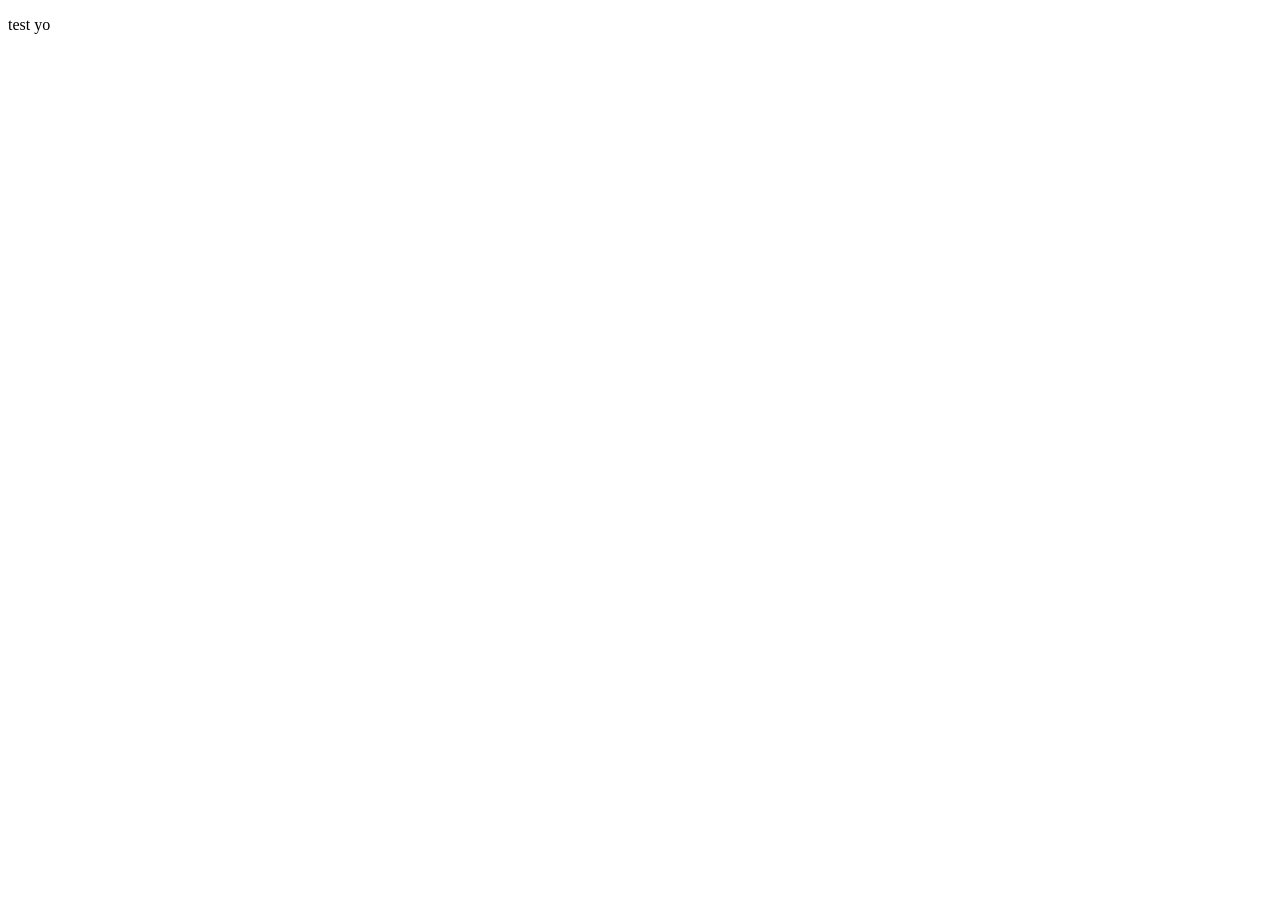
==== index.html @ 61331eb8 "add initial files" ====
<!DOCTYPE html>
<html lang="en">
<head>
    <meta charset="UTF-8">
    <meta name="viewport" content="width=device-width, initial-scale=1.0">
    <title>Document</title>
    <link rel="stylesheet" href="style.css">
</head>
<body>
    <p>test yo</p>
</body>
</html>
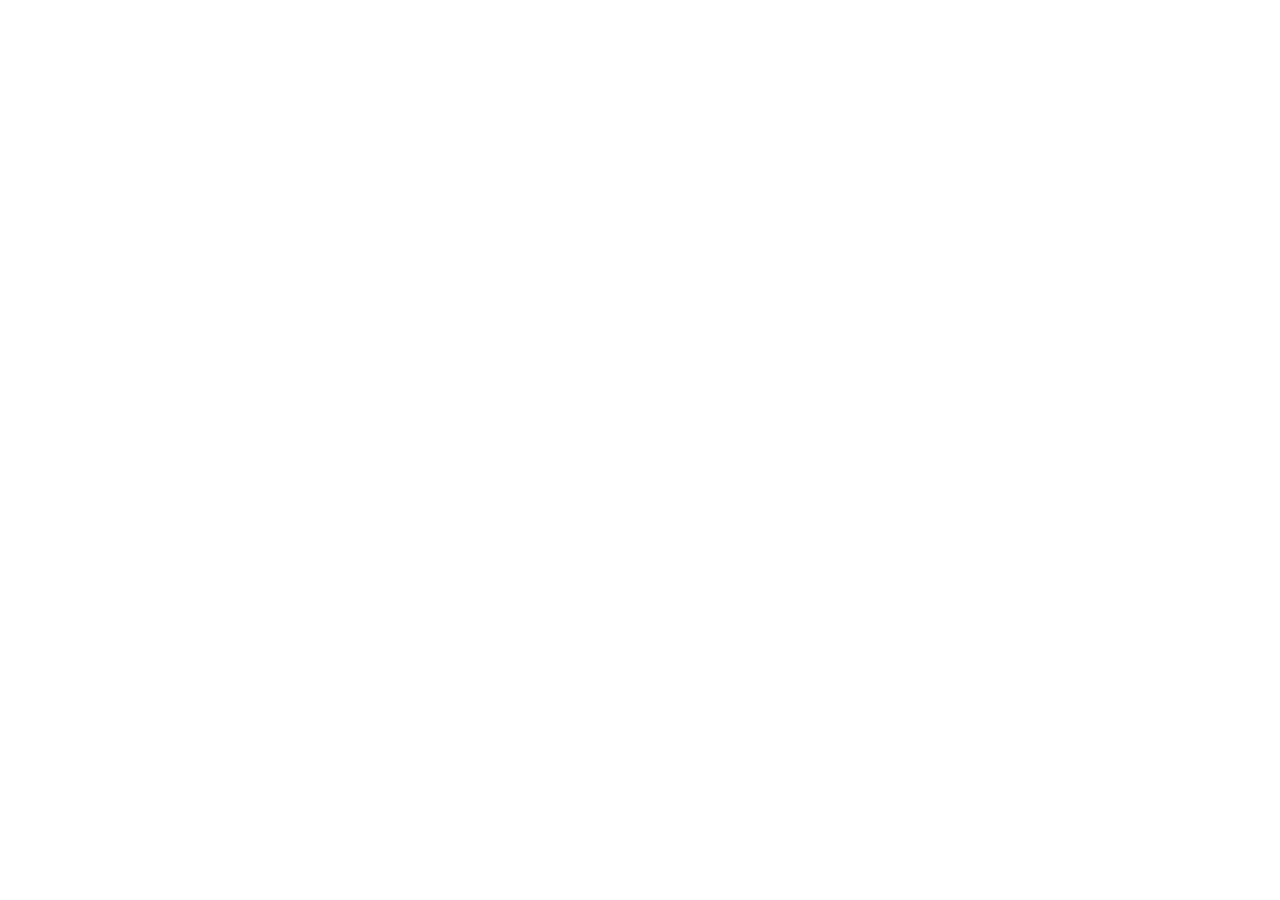
==== commit f52e0562: "initial files created" ====
--- a/index.html
+++ b/index.html
@@ -7,6 +7,7 @@
     <link rel="stylesheet" href="style.css">
 </head>
 <body>
-    <p>test yo</p>
+
+<script src="script.js"></script>
 </body>
 </html>
--- a/style.css
+++ b/style.css
@@ -0,0 +1,6 @@
+* {
+    margin: 0;
+    padding: 0;
+    box-sizing: border-box;
+}
+
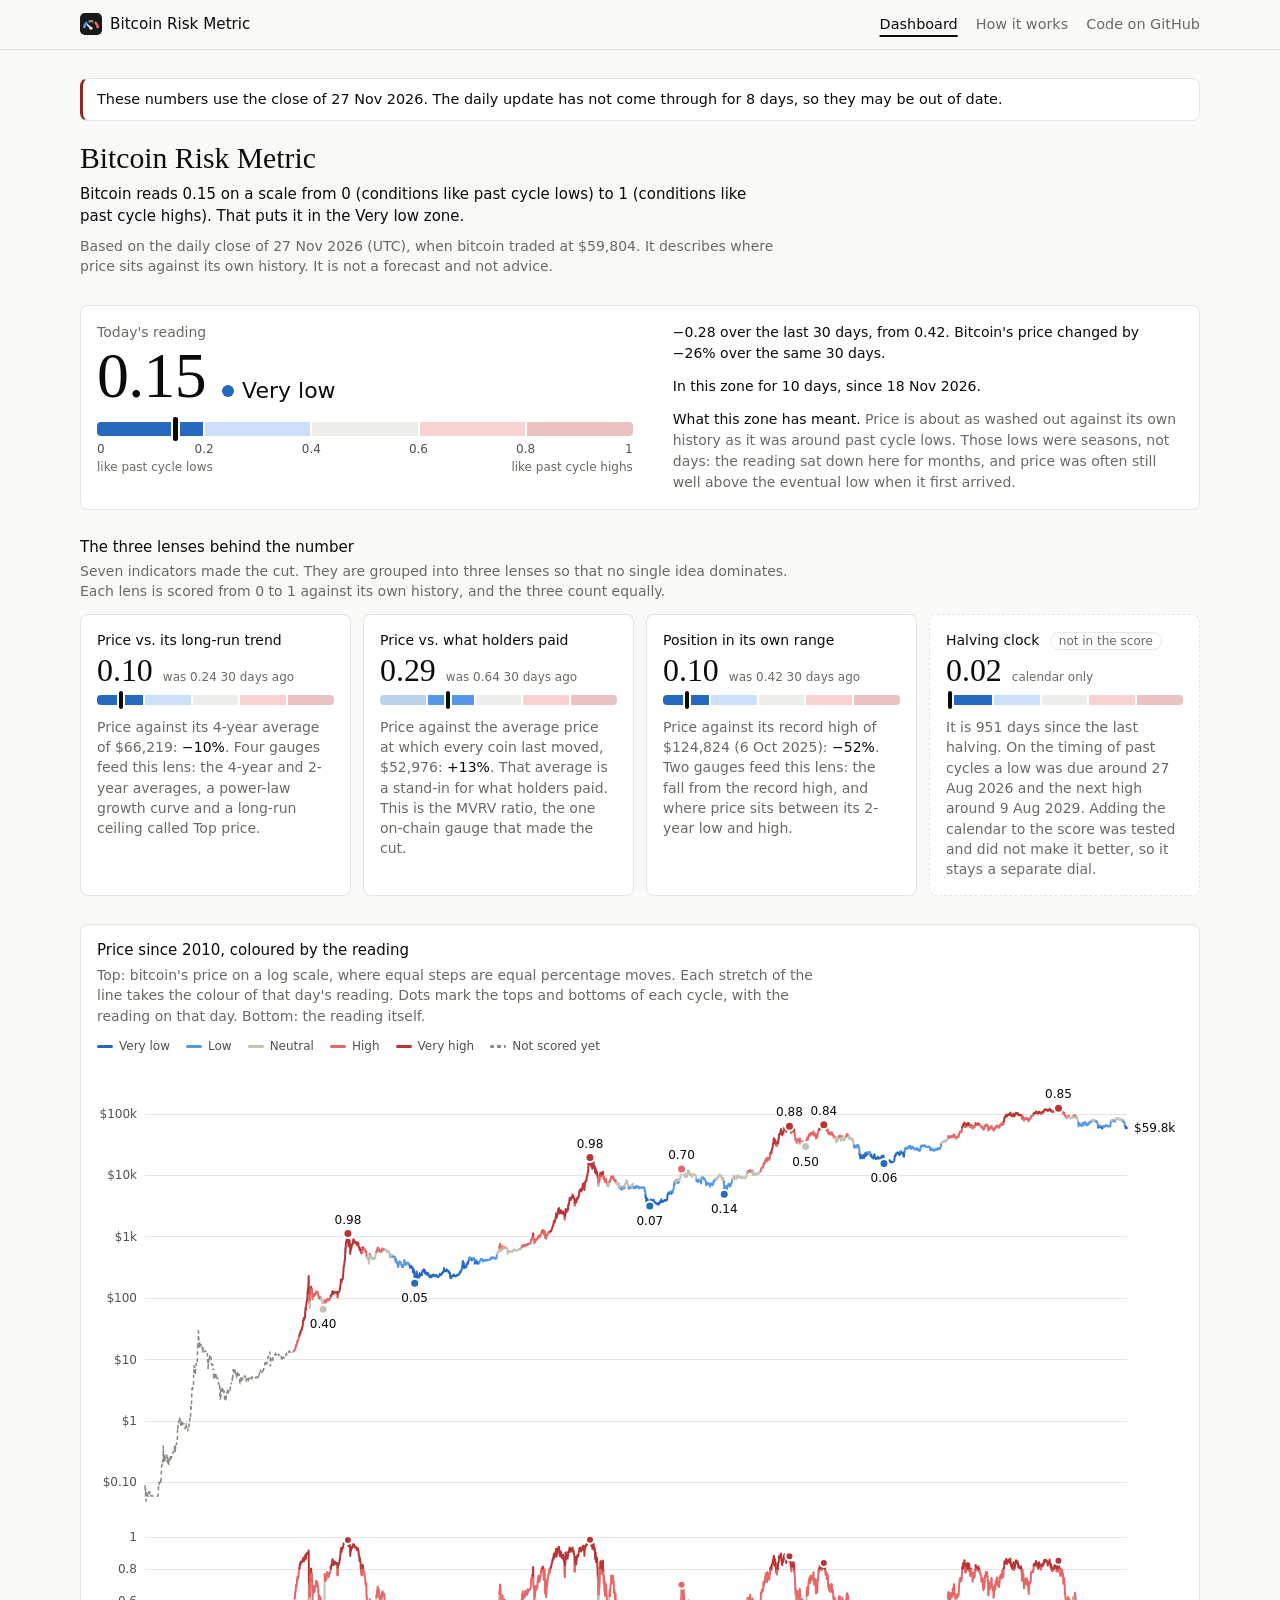
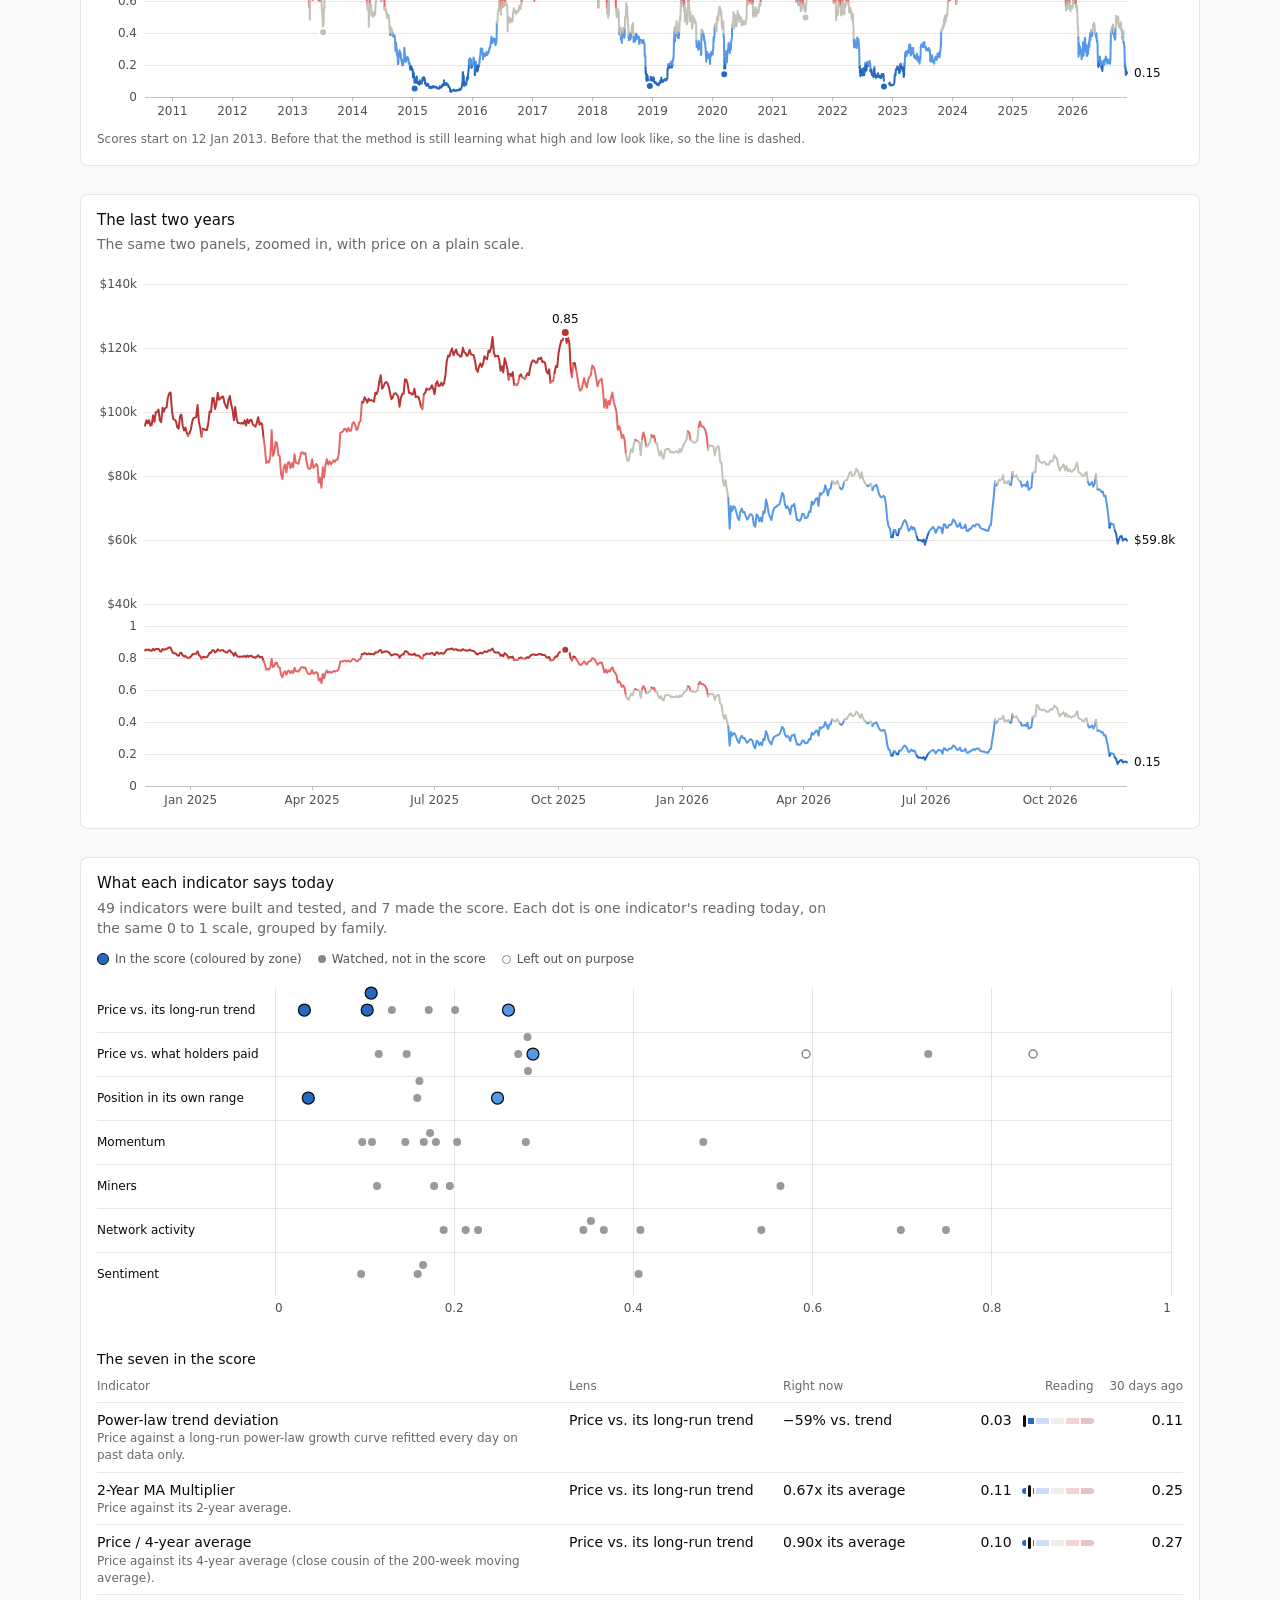
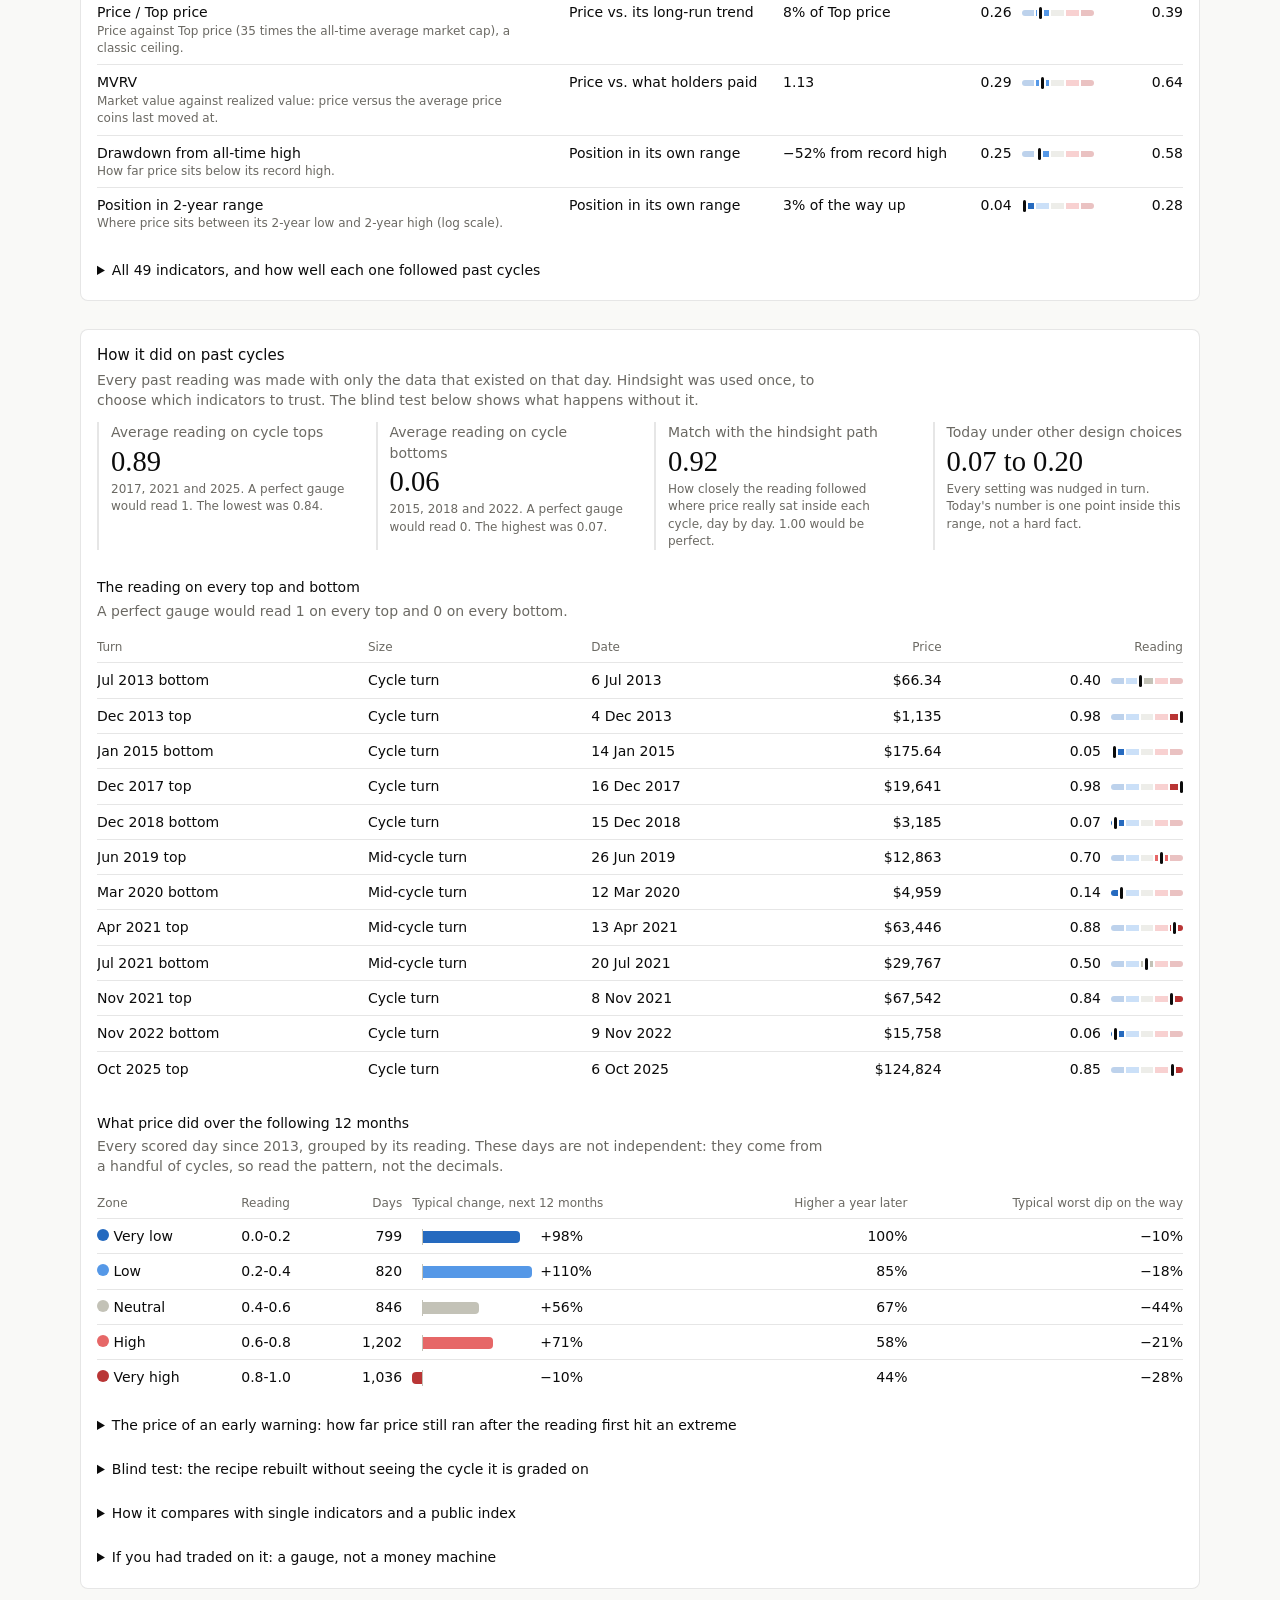
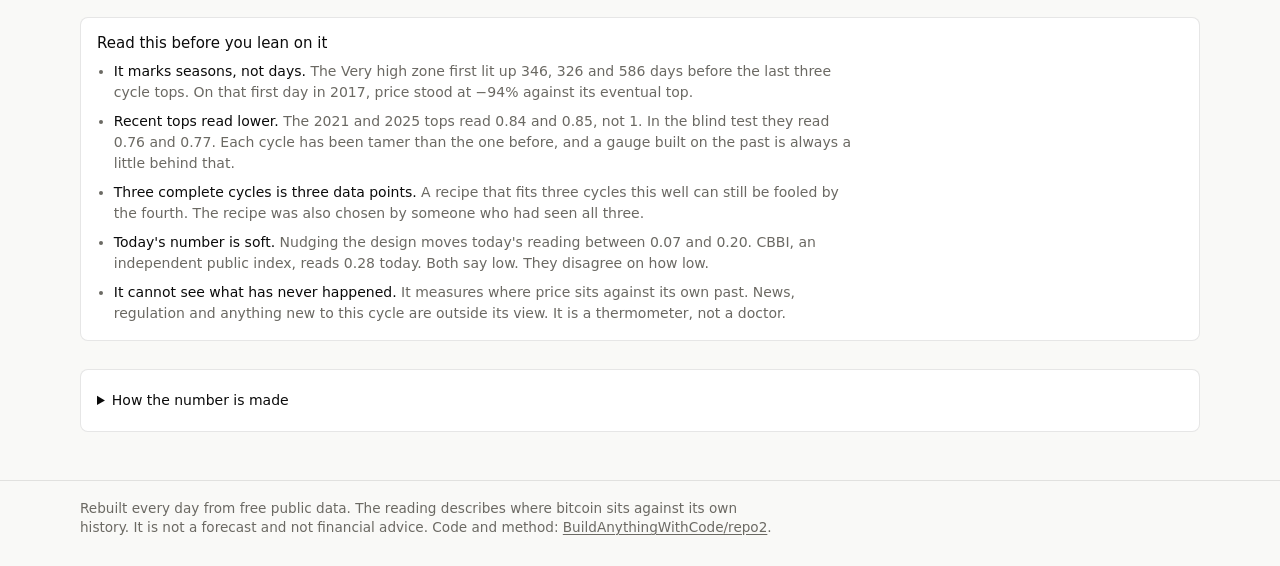
==== commit 38424eb6: "Website for data through 2026-11-27" ====
--- a/index.html
+++ b/index.html
@@ -1,13 +1,449 @@
-<!DOCTYPE html>
-<html lang="en">
+<!doctype html>
+<html lang="en" class="cds-root" data-v="202611281417">
 <head>
-    <meta charset="UTF-8">
-    <meta name="viewport" content="width=device-width, initial-scale=1.0">
-    <title>Document</title>
-    <link rel="stylesheet" href="style.css">
+<meta charset="utf-8">
+<meta name="viewport" content="width=device-width, initial-scale=1">
+<title>Bitcoin Risk Metric</title>
+<meta name="description" content="Today&#x27;s reading is 0.15, in the Very low zone, on data through 27 Nov 2026. One number from 0 to 1 for where bitcoin sits in its market cycle, rebuilt every day from free public data.">
+<meta name="color-scheme" content="light dark">
+<meta name="theme-color" media="(prefers-color-scheme: light)" content="#f9f9f7">
+<meta name="theme-color" media="(prefers-color-scheme: dark)" content="#0b0b0b">
+<meta property="og:type" content="website">
+<meta property="og:site_name" content="Bitcoin Risk Metric">
+<meta property="og:title" content="Bitcoin Risk Metric">
+<meta property="og:description" content="Today&#x27;s reading is 0.15, in the Very low zone, on data through 27 Nov 2026. One number from 0 to 1 for where bitcoin sits in its market cycle, rebuilt every day from free public data.">
+<meta property="og:url" content="https://buildanythingwithcode.github.io/repo2/">
+<meta name="twitter:card" content="summary">
+<link rel="canonical" href="https://buildanythingwithcode.github.io/repo2/">
+<link rel="icon" type="image/svg+xml" href="favicon.svg?v=f50961d3b9">
+<link rel="stylesheet" href="theme.css?v=285fd4b9c5">
+<link rel="stylesheet" href="style.css?v=f066ebd061">
 </head>
 <body>
-
-<script src="script.js"></script>
+<a class="site-skip" href="#main">Skip to content</a>
+<header class="site-nav">
+  <div class="site-nav-inner">
+    <a class="site-brand" href="./"><img src="favicon.svg?v=f50961d3b9" alt="" width="22" height="22">Bitcoin Risk Metric</a>
+    <nav class="site-links" aria-label="Site">
+      <a href="./" aria-current="page">Dashboard</a>
+      <a href="how-it-works.html">How it works</a>
+      <a href="https://github.com/BuildAnythingWithCode/repo2">Code on GitHub</a>
+    </nav>
+  </div>
+</header>
+<main id="main" class="site-main">
+<p class="site-stale" id="site-stale" role="status" hidden></p>
+<div class="brm">
+
+  <header class="brm-head">
+    <h1 class="brm-title" id="title">Bitcoin Risk Metric</h1>
+    <p class="brm-lede" id="takeaway">
+      Bitcoin reads
+      <b class="dash-skeleton" data-draw="val" data-fmt="risk" data-source="today" data-field="risk" data-row="0">—</b>
+      on a scale from 0 (conditions like past cycle lows) to 1 (conditions like past cycle highs). That puts it in the
+      <b class="dash-skeleton" data-draw="val" data-fmt="text" data-source="today" data-field="zone" data-row="0">—</b>
+      zone.
+    </p>
+    <p class="brm-asof">
+      Based on the daily close of
+      <span class="dash-skeleton" data-draw="val" data-fmt="date" data-source="today" data-field="date" data-row="0">—</span>
+      (UTC), when bitcoin traded at
+      <span class="dash-skeleton" data-draw="val" data-fmt="usd" data-source="today" data-field="price" data-row="0">—</span>.
+      It describes where price sits against its own history. It is not a forecast and not advice.
+    </p>
+  </header>
+
+  <section class="brm-card brm-hero" id="today" aria-labelledby="today-h">
+    <div class="brm-hero-main">
+      <h2 class="brm-eyebrow" id="today-h">Today's reading</h2>
+      <div class="brm-hero-fig">
+        <span class="brm-hero-num dash-skeleton" data-draw="val" data-fmt="risk" data-source="today" data-field="risk" data-row="0">—</span>
+        <span class="brm-hero-zone">
+          <i class="brm-dot" data-draw="zone-dot" data-source="today" data-f="zone_index"></i>
+          <span class="dash-skeleton" data-draw="val" data-fmt="text" data-source="today" data-field="zone" data-row="0">—</span>
+        </span>
+      </div>
+      <div class="brm-meter brm-meter-lg dash-skeleton" data-draw="meter" data-ticks data-source="today" data-f="risk" role="img" aria-label="Where today's reading sits on the scale from 0 to 1"></div>
+      <div class="brm-scale-ends" aria-hidden="true">
+        <span>like past cycle lows</span>
+        <span>like past cycle highs</span>
+      </div>
+    </div>
+    <div class="brm-hero-side">
+      <p class="brm-change">
+        <b class="dash-skeleton" data-draw="val" data-fmt="signed" data-source="today" data-field="risk_change_30d" data-row="0">—</b>
+        over the last 30 days, from
+        <span class="dash-skeleton" data-draw="val" data-fmt="risk" data-source="today" data-field="risk_30d_ago" data-row="0">—</span>.
+        Bitcoin's price changed by
+        <b class="dash-skeleton" data-draw="val" data-fmt="pctSigned" data-source="today" data-field="price_change_30d" data-row="0">—</b>
+        over the same 30 days.
+      </p>
+      <p class="brm-change">
+        In this zone for
+        <b class="dash-skeleton" data-draw="val" data-fmt="int" data-source="today" data-field="days_in_zone" data-row="0">—</b>
+        days, since
+        <span class="dash-skeleton" data-draw="val" data-fmt="date" data-source="today" data-field="zone_since" data-row="0">—</span>.
+      </p>
+      <div class="brm-zone-notes">
+        <span data-draw="zone-pick" data-source="today" data-f="zone_index"></span>
+        <p data-zone="0" hidden><b>What this zone has meant.</b> Price is about as washed out against its own history as it was around past cycle lows. Those lows were seasons, not days: the reading sat down here for months, and price was often still well above the eventual low when it first arrived.</p>
+        <p data-zone="1" hidden><b>What this zone has meant.</b> Closer to the conditions of past lows than of past highs, without being at an extreme.</p>
+        <p data-zone="2" hidden><b>What this zone has meant.</b> Mid-range. Neither stretched nor washed out against its own history.</p>
+        <p data-zone="3" hidden><b>What this zone has meant.</b> Running warm. Closer to the conditions of past highs than of past lows, without being at an extreme.</p>
+        <p data-zone="4" hidden><b>What this zone has meant.</b> Price is about as stretched against its own history as it was around past cycle highs. In past cycles this zone lit up many months before the final high, so treat it as a warning light, not a sell-by date.</p>
+      </div>
+    </div>
+  </section>
+
+  <section class="brm-section" id="lenses" aria-labelledby="lenses-h">
+    <h2 class="brm-h2" id="lenses-h">The three lenses behind the number</h2>
+    <p class="brm-sub">Seven indicators made the cut. They are grouped into three lenses so that no single idea dominates. Each lens is scored from 0 to 1 against its own history, and the three count equally.</p>
+    <div class="brm-tiles">
+      <article class="brm-card brm-lens" id="lens-trend">
+        <h3 class="brm-h3">Price vs. its long-run trend</h3>
+        <div class="brm-lens-fig">
+          <span class="brm-lens-num dash-skeleton" data-draw="val" data-fmt="risk" data-source="today" data-field="trend" data-row="0">—</span>
+          <span class="brm-was">was <span class="dash-skeleton" data-draw="val" data-fmt="risk" data-source="today" data-field="trend_30d_ago" data-row="0">—</span> 30 days ago</span>
+        </div>
+        <div class="brm-meter dash-skeleton" data-draw="meter" data-source="today" data-f="trend" role="img" aria-label="The trend lens on the scale from 0 to 1"></div>
+        <p class="brm-note">Price against its 4-year average of
+          <span class="dash-skeleton" data-draw="val" data-fmt="usd" data-source="today" data-field="avg_4y" data-row="0">—</span>:
+          <b class="dash-skeleton" data-draw="val" data-fmt="pctSigned" data-source="today" data-field="price_vs_avg_4y" data-row="0">—</b>.
+          Four gauges feed this lens: the 4-year and 2-year averages, a power-law growth curve and a long-run ceiling called Top price.</p>
+      </article>
+      <article class="brm-card brm-lens" id="lens-onchain">
+        <h3 class="brm-h3">Price vs. what holders paid</h3>
+        <div class="brm-lens-fig">
+          <span class="brm-lens-num dash-skeleton" data-draw="val" data-fmt="risk" data-source="today" data-field="onchain" data-row="0">—</span>
+          <span class="brm-was">was <span class="dash-skeleton" data-draw="val" data-fmt="risk" data-source="today" data-field="onchain_30d_ago" data-row="0">—</span> 30 days ago</span>
+        </div>
+        <div class="brm-meter dash-skeleton" data-draw="meter" data-source="today" data-f="onchain" role="img" aria-label="The holders lens on the scale from 0 to 1"></div>
+        <p class="brm-note">Price against the average price at which every coin last moved,
+          <span class="dash-skeleton" data-draw="val" data-fmt="usd" data-source="today" data-field="realized_price" data-row="0">—</span>:
+          <b class="dash-skeleton" data-draw="val" data-fmt="pctSigned" data-source="today" data-field="price_vs_realized" data-row="0">—</b>.
+          That average is a stand-in for what holders paid. This is the MVRV ratio, the one on-chain gauge that made the cut.</p>
+      </article>
+      <article class="brm-card brm-lens" id="lens-range">
+        <h3 class="brm-h3">Position in its own range</h3>
+        <div class="brm-lens-fig">
+          <span class="brm-lens-num dash-skeleton" data-draw="val" data-fmt="risk" data-source="today" data-field="range" data-row="0">—</span>
+          <span class="brm-was">was <span class="dash-skeleton" data-draw="val" data-fmt="risk" data-source="today" data-field="range_30d_ago" data-row="0">—</span> 30 days ago</span>
+        </div>
+        <div class="brm-meter dash-skeleton" data-draw="meter" data-source="today" data-f="range" role="img" aria-label="The range lens on the scale from 0 to 1"></div>
+        <p class="brm-note">Price against its record high of
+          <span class="dash-skeleton" data-draw="val" data-fmt="usd" data-source="today" data-field="record_high" data-row="0">—</span>
+          (<span class="dash-skeleton" data-draw="val" data-fmt="date" data-source="today" data-field="record_high_date" data-row="0">—</span>):
+          <b class="dash-skeleton" data-draw="val" data-fmt="pctSigned" data-source="today" data-field="from_record_high" data-row="0">—</b>.
+          Two gauges feed this lens: the fall from the record high, and where price sits between its 2-year low and high.</p>
+      </article>
+      <article class="brm-card brm-lens brm-aside" id="halving-clock">
+        <h3 class="brm-h3">Halving clock <span class="brm-tag">not in the score</span></h3>
+        <div class="brm-lens-fig">
+          <span class="brm-lens-num dash-skeleton" data-draw="val" data-fmt="risk" data-source="today" data-field="clock" data-row="0">—</span>
+          <span class="brm-was">calendar only</span>
+        </div>
+        <div class="brm-meter dash-skeleton" data-draw="meter" data-source="today" data-f="clock" role="img" aria-label="The halving clock on the scale from 0 to 1"></div>
+        <p class="brm-note">It is
+          <span class="dash-skeleton" data-draw="val" data-fmt="int" data-source="today" data-field="days_since_halving" data-row="0">—</span>
+          days since the last halving. On the timing of past cycles a low was due around
+          <span class="dash-skeleton" data-draw="val" data-fmt="date" data-source="today" data-field="clock_expected_bottom" data-row="0">—</span>
+          and the next high around
+          <span class="dash-skeleton" data-draw="val" data-fmt="date" data-source="today" data-field="clock_next_expected_top" data-row="0">—</span>.
+          Adding the calendar to the score was tested and did not make it better, so it stays a separate dial.</p>
+      </article>
+    </div>
+  </section>
+
+  <section class="brm-card" id="history" aria-labelledby="history-h">
+    <h2 class="brm-h2" id="history-h">Price since 2010, coloured by the reading</h2>
+    <p class="brm-sub">Top: bitcoin's price on a log scale, where equal steps are equal percentage moves. Each stretch of the line takes the colour of that day's reading. Dots mark the tops and bottoms of each cycle, with the reading on that day. Bottom: the reading itself.</p>
+    <ul class="brm-legend" aria-label="Colour key">
+      <li><i class="brm-swatch brm-z0"></i><span data-zone-name="0">Very low</span></li>
+      <li><i class="brm-swatch brm-z1"></i><span data-zone-name="1">Low</span></li>
+      <li><i class="brm-swatch brm-z2"></i><span data-zone-name="2">Neutral</span></li>
+      <li><i class="brm-swatch brm-z3"></i><span data-zone-name="3">High</span></li>
+      <li><i class="brm-swatch brm-z4"></i><span data-zone-name="4">Very high</span></li>
+      <li><i class="brm-swatch brm-nz"></i><span data-zone-name="-1">Not scored yet</span></li>
+    </ul>
+    <div class="brm-block">
+      <div class="brm-chart brm-chart-tall dash-skeleton" id="history-chart" data-draw="history-chart" data-source="history turns" data-label="Bitcoin's price since 2010 on a log scale, coloured by the risk reading, with the reading itself in a second panel below"></div>
+      <p class="brm-err" hidden>This chart could not load its data. The rest of the page still works.</p>
+    </div>
+    <p class="brm-foot">Scores start on
+      <span class="dash-skeleton" data-draw="val" data-fmt="date" data-source="today" data-field="first_score" data-row="0">—</span>.
+      Before that the method is still learning what high and low look like, so the line is dashed.</p>
+  </section>
+
+  <section class="brm-card" id="recent" aria-labelledby="recent-h">
+    <h2 class="brm-h2" id="recent-h">The last two years</h2>
+    <p class="brm-sub">The same two panels, zoomed in, with price on a plain scale.</p>
+    <div class="brm-block">
+      <div class="brm-chart dash-skeleton" id="recent-chart" data-draw="recent-chart" data-source="history turns" data-label="Bitcoin's price over the last two years, coloured by the risk reading, with the reading itself in a second panel below"></div>
+      <p class="brm-err" hidden>This chart could not load its data. The rest of the page still works.</p>
+    </div>
+  </section>
+
+  <section class="brm-card" id="indicators" aria-labelledby="indicators-h">
+    <h2 class="brm-h2" id="indicators-h">What each indicator says today</h2>
+    <p class="brm-sub">
+      <span class="dash-skeleton" data-draw="val" data-fmt="int" data-source="today" data-field="indicators_tested" data-row="0">—</span>
+      indicators were built and tested, and
+      <span class="dash-skeleton" data-draw="val" data-fmt="int" data-source="today" data-field="indicators_in_score" data-row="0">—</span>
+      made the score. Each dot is one indicator's reading today, on the same 0 to 1 scale, grouped by family.</p>
+    <ul class="brm-legend" aria-label="Dot key">
+      <li><i class="brm-key brm-key-core"></i>In the score (coloured by zone)</li>
+      <li><i class="brm-key brm-key-ctx"></i>Watched, not in the score</li>
+      <li><i class="brm-key brm-key-out"></i>Left out on purpose</li>
+    </ul>
+    <div class="brm-block">
+      <div class="brm-chart brm-chart-strip dash-skeleton" id="indicator-strip" data-draw="ind-strip" data-source="indicators" data-label="Every indicator's reading today on the scale from 0 to 1, one row per family"></div>
+      <p class="brm-err" hidden>This chart could not load its data. The rest of the page still works.</p>
+    </div>
+
+    <h3 class="brm-h3 brm-gap">The seven in the score</h3>
+    <div class="brm-block">
+      <div class="brm-table-wrap">
+        <table class="brm-table" id="core-table" data-source="indicators" data-row-key="id">
+          <thead><tr>
+            <th data-field="label">Indicator</th>
+            <th data-field="family_label" class="brm-wide-only">Lens</th>
+            <th data-field="value">Right now</th>
+            <th data-field="score" class="brm-r">Reading</th>
+            <th data-field="score_30d_ago" class="brm-r brm-wide-only">30 days ago</th>
+          </tr></thead>
+          <tbody data-draw="core-rows"></tbody>
+        </table>
+      </div>
+      <p class="brm-err" hidden>This table could not load its data.</p>
+    </div>
+
+    <details class="brm-details" id="all-indicators">
+      <summary>All
+        <span class="dash-skeleton" data-draw="val" data-fmt="int" data-source="today" data-field="indicators_tested" data-row="0">—</span>
+        indicators, and how well each one followed past cycles</summary>
+      <p class="brm-sub">“Followed past cycles” is each indicator's day-by-day match with the hindsight path of every cycle up to the 2025 high: 1.00 would be a perfect match, 0 no relation, and below 0 means it ran backwards. Only indicators at 0.75 or better made the score. The blind test further down re-runs that same rule using only the data that existed before each cycle.</p>
+      <div class="brm-block">
+        <div class="brm-table-wrap">
+          <table class="brm-table" id="all-table" data-source="indicators" data-row-key="id">
+            <thead><tr>
+              <th data-field="label">Indicator</th>
+              <th data-field="family_label" class="brm-wide-only">Family</th>
+              <th data-field="role">Role</th>
+              <th data-field="score" class="brm-r">Reading</th>
+              <th data-field="skill" class="brm-r">Followed past cycles</th>
+              <th data-field="scored_since" class="brm-r brm-wide-only">Scored since</th>
+            </tr></thead>
+            <tbody data-draw="all-rows"></tbody>
+          </table>
+        </div>
+        <p class="brm-err" hidden>This table could not load its data.</p>
+      </div>
+    </details>
+  </section>
+
+  <section class="brm-card" id="track-record" aria-labelledby="track-h">
+    <h2 class="brm-h2" id="track-h">How it did on past cycles</h2>
+    <p class="brm-sub">Every past reading was made with only the data that existed on that day. Hindsight was used once, to choose which indicators to trust. The blind test below shows what happens without it.</p>
+
+    <div class="brm-tiles brm-tiles-flat">
+      <div class="brm-stat" id="grade-tops">
+        <div class="brm-stat-label">Average reading on cycle tops</div>
+        <div class="brm-stat-num dash-skeleton" data-draw="val" data-fmt="risk" data-source="grades" data-field="top_reading_mean" data-row="0">—</div>
+        <div class="brm-stat-note">2017, 2021 and 2025. A perfect gauge would read 1. The lowest was
+          <span class="dash-skeleton" data-draw="val" data-fmt="risk" data-source="grades" data-field="top_reading_lowest" data-row="0">—</span>.</div>
+      </div>
+      <div class="brm-stat" id="grade-bottoms">
+        <div class="brm-stat-label">Average reading on cycle bottoms</div>
+        <div class="brm-stat-num dash-skeleton" data-draw="val" data-fmt="risk" data-source="grades" data-field="bottom_reading_mean" data-row="0">—</div>
+        <div class="brm-stat-note">2015, 2018 and 2022. A perfect gauge would read 0. The highest was
+          <span class="dash-skeleton" data-draw="val" data-fmt="risk" data-source="grades" data-field="bottom_reading_highest" data-row="0">—</span>.</div>
+      </div>
+      <div class="brm-stat" id="grade-tracking">
+        <div class="brm-stat-label">Match with the hindsight path</div>
+        <div class="brm-stat-num dash-skeleton" data-draw="val" data-fmt="risk" data-source="grades" data-field="tracking" data-row="0">—</div>
+        <div class="brm-stat-note">How closely the reading followed where price really sat inside each cycle, day by day. 1.00 would be perfect.</div>
+      </div>
+      <div class="brm-stat" id="grade-range">
+        <div class="brm-stat-label">Today under other design choices</div>
+        <div class="brm-stat-num"><span class="dash-skeleton" data-draw="val" data-fmt="risk" data-source="grades" data-field="range_latest_min" data-row="0">—</span> to <span class="dash-skeleton" data-draw="val" data-fmt="risk" data-source="grades" data-field="range_latest_max" data-row="0">—</span></div>
+        <div class="brm-stat-note">Every setting was nudged in turn. Today's number is one point inside this range, not a hard fact.</div>
+      </div>
+    </div>
+
+    <h3 class="brm-h3 brm-gap" id="turns-h">The reading on every top and bottom</h3>
+    <p class="brm-sub">A perfect gauge would read 1 on every top and 0 on every bottom.</p>
+    <div class="brm-block">
+      <div class="brm-table-wrap">
+        <table class="brm-table" id="turns-table" data-source="turns" data-row-key="name">
+          <thead><tr>
+            <th data-field="name">Turn</th>
+            <th data-field="size" class="brm-wide-only">Size</th>
+            <th data-field="date" class="brm-wide-only">Date</th>
+            <th data-field="price" class="brm-r">Price</th>
+            <th data-field="risk" class="brm-r">Reading</th>
+          </tr></thead>
+          <tbody data-draw="turn-rows"></tbody>
+        </table>
+      </div>
+      <p class="brm-err" hidden>This table could not load its data.</p>
+    </div>
+
+    <h3 class="brm-h3 brm-gap" id="next-h">What price did over the following 12 months</h3>
+    <p class="brm-sub">Every scored day since 2013, grouped by its reading. These days are not independent: they come from a handful of cycles, so read the pattern, not the decimals.</p>
+    <div class="brm-block">
+      <div class="brm-table-wrap">
+        <table class="brm-table" id="zones-table" data-source="zones" data-row-key="zone">
+          <thead><tr>
+            <th data-field="zone_name">Zone</th>
+            <th data-field="zone" class="brm-wide-only">Reading</th>
+            <th data-field="days" class="brm-r brm-wide-only">Days</th>
+            <th data-field="median_fwd_return">Typical change, next 12 months</th>
+            <th data-field="share_positive" class="brm-r">Higher a year later</th>
+            <th data-field="median_worst_drawdown" class="brm-r">Typical worst dip on the way</th>
+          </tr></thead>
+          <tbody data-draw="zone-rows"></tbody>
+        </table>
+      </div>
+      <p class="brm-err" hidden>This table could not load its data.</p>
+    </div>
+
+    <details class="brm-details" id="early-warnings">
+      <summary>The price of an early warning: how far price still ran after the reading first hit an extreme</summary>
+      <p class="brm-sub">The reading reaches its extreme zones well before the turn. For each cycle top this shows the first day at or above
+        <span data-draw="edge" data-i="4">—</span>, and for each bottom the first day at or below
+        <span data-draw="edge" data-i="1">—</span>, with where price stood against the eventual turn.</p>
+      <div class="brm-block">
+        <div class="brm-table-wrap">
+          <table class="brm-table" id="early-table" data-source="early" data-row-key="name">
+            <thead><tr>
+              <th data-field="name">Turn</th>
+              <th data-field="first_entry" class="brm-wide-only">First day in the zone</th>
+              <th data-field="days_before_turn" class="brm-r">Days before the turn</th>
+              <th data-field="first_entry_gap" class="brm-r">Price that day vs. the turn</th>
+              <th data-field="days_in_zone" class="brm-r brm-wide-only">Days spent in the zone</th>
+              <th data-field="avg_gap_in_zone" class="brm-r">Average price in the zone vs. the turn</th>
+            </tr></thead>
+            <tbody data-draw="early-rows"></tbody>
+          </table>
+        </div>
+        <p class="brm-err" hidden>This table could not load its data.</p>
+      </div>
+    </details>
+
+    <details class="brm-details" id="blind-test">
+      <summary>Blind test: the recipe rebuilt without seeing the cycle it is graded on</summary>
+      <p class="brm-sub">For each test, the same selection rule picked indicators using only the data up to one cycle top, and the result was graded on the cycle that followed. The third row of each group is the final recipe, which has seen those cycles, for comparison.</p>
+      <div class="brm-block">
+        <div class="brm-table-wrap">
+          <table class="brm-table" id="blind-table" data-source="blind" data-row-key="id">
+            <thead><tr>
+              <th data-field="cycle">Graded on</th>
+              <th data-field="row_kind">How it was built</th>
+              <th data-field="recipe" class="brm-wide-only">Recipe</th>
+              <th data-field="reading_at_top" class="brm-r">Reading at the top</th>
+              <th data-field="reading_at_bottom" class="brm-r">Reading at the bottom</th>
+              <th data-field="tracking" class="brm-r">Match with the hindsight path</th>
+            </tr></thead>
+            <tbody data-draw="blind-rows"></tbody>
+          </table>
+        </div>
+        <p class="brm-err" hidden>This table could not load its data.</p>
+      </div>
+    </details>
+
+    <details class="brm-details" id="comparison">
+      <summary>How it compares with single indicators and a public index</summary>
+      <p class="brm-sub">Each gauge was put on the same kind of 0 to 1 ruler and graded the same way on the three complete cycles. CBBI is a well-known public index. Its scale is fitted with hindsight to the whole history, so its past readings are not a blind test, and it draws on coin-age data that is not free for the full history.</p>
+      <div class="brm-block">
+        <div class="brm-table-wrap">
+          <table class="brm-table" id="baselines-table" data-source="baselines" data-row-key="id">
+            <thead><tr>
+              <th data-field="name">Gauge</th>
+              <th data-field="tracking" class="brm-r">Match with the hindsight path</th>
+              <th data-field="top_reading_mean" class="brm-r">Average at tops</th>
+              <th data-field="bottom_reading_mean" class="brm-r">Average at bottoms</th>
+              <th data-field="latest" class="brm-r">Today</th>
+            </tr></thead>
+            <tbody data-draw="baseline-rows"></tbody>
+          </table>
+        </div>
+        <p class="brm-err" hidden>This table could not load its data.</p>
+      </div>
+    </details>
+
+    <details class="brm-details" id="strategy">
+      <summary>If you had traded on it: a gauge, not a money machine</summary>
+      <p class="brm-sub">Two mechanical rules that follow the reading, against simply holding bitcoin from the same start date. Every trade costs 0.1%, there are no taxes, and cash earns nothing. Over the full history holding won by a wide margin, because the rules sell early in bull markets. What the rules bought was a smaller worst drop.</p>
+      <div class="brm-block">
+        <div class="brm-table-wrap">
+          <table class="brm-table" id="strategy-table" data-source="strategy" data-row-key="id">
+            <thead><tr>
+              <th data-field="start">From</th>
+              <th data-field="rule_name">Rule</th>
+              <th data-field="rule_final_multiple" class="brm-r">Money multiplied, rule</th>
+              <th data-field="hold_final_multiple" class="brm-r">Money multiplied, holding</th>
+              <th data-field="rule_max_drawdown" class="brm-r">Worst drop, rule</th>
+              <th data-field="hold_max_drawdown" class="brm-r">Worst drop, holding</th>
+            </tr></thead>
+            <tbody data-draw="strategy-rows"></tbody>
+          </table>
+        </div>
+        <p class="brm-err" hidden>This table could not load its data.</p>
+      </div>
+    </details>
+  </section>
+
+  <section class="brm-card brm-limits" id="limits" aria-labelledby="limits-h">
+    <h2 class="brm-h2" id="limits-h">Read this before you lean on it</h2>
+    <ul class="brm-list">
+      <li><b>It marks seasons, not days.</b> The Very high zone first lit up
+        <span class="dash-skeleton" data-draw="val" data-fmt="int" data-source="early" data-field="days_before_turn" data-where="name=Dec 2017 top">—</span>,
+        <span class="dash-skeleton" data-draw="val" data-fmt="int" data-source="early" data-field="days_before_turn" data-where="name=Nov 2021 top">—</span> and
+        <span class="dash-skeleton" data-draw="val" data-fmt="int" data-source="early" data-field="days_before_turn" data-where="name=Oct 2025 top">—</span>
+        days before the last three cycle tops. On that first day in 2017, price stood at
+        <span class="dash-skeleton" data-draw="val" data-fmt="pctSigned" data-source="early" data-field="first_entry_gap" data-where="name=Dec 2017 top">—</span>
+        against its eventual top.</li>
+      <li><b>Recent tops read lower.</b> The 2021 and 2025 tops read
+        <span class="dash-skeleton" data-draw="val" data-fmt="risk" data-source="turns" data-field="risk" data-where="name=Nov 2021 top">—</span> and
+        <span class="dash-skeleton" data-draw="val" data-fmt="risk" data-source="turns" data-field="risk" data-where="name=Oct 2025 top">—</span>, not 1.
+        In the blind test they read
+        <span class="dash-skeleton" data-draw="val" data-fmt="risk" data-source="blind" data-field="reading_at_top" data-where="id=rule75_2018-21">—</span> and
+        <span class="dash-skeleton" data-draw="val" data-fmt="risk" data-source="blind" data-field="reading_at_top" data-where="id=rule75_2022-25">—</span>.
+        Each cycle has been tamer than the one before, and a gauge built on the past is always a little behind that.</li>
+      <li><b>Three complete cycles is three data points.</b> A recipe that fits three cycles this well can still be fooled by the fourth. The recipe was also chosen by someone who had seen all three.</li>
+      <li><b>Today's number is soft.</b> Nudging the design moves today's reading between
+        <span class="dash-skeleton" data-draw="val" data-fmt="risk" data-source="grades" data-field="range_latest_min" data-row="0">—</span> and
+        <span class="dash-skeleton" data-draw="val" data-fmt="risk" data-source="grades" data-field="range_latest_max" data-row="0">—</span>.
+        CBBI, an independent public index, reads
+        <span class="dash-skeleton" data-draw="val" data-fmt="risk" data-source="baselines" data-field="latest" data-where="id=cbbi">—</span>
+        today. Both say low. They disagree on how low.</li>
+      <li><b>It cannot see what has never happened.</b> It measures where price sits against its own past. News, regulation and anything new to this cycle are outside its view. It is a thermometer, not a doctor.</li>
+    </ul>
+  </section>
+
+  <details class="brm-details brm-card" id="method">
+    <summary>How the number is made</summary>
+    <ol class="brm-list">
+      <li><b>Collect.</b> Free public data, re-downloaded every day: price, market value, what holders paid, mining and network activity. Sources are Coin Metrics community data, Blockchain.com, Coinbase, alternative.me and DefiLlama.</li>
+      <li><b>Measure.</b> The data becomes the indicators listed above. Distances from trend are divided by bitcoin's own long-run volatility, so that a doubling in 2013 and a doubling in 2025 are not treated as the same event.</li>
+      <li><b>Give each indicator its own ruler.</b> The level of its past lows is 0 and the level of its past highs is 1, with older history slowly fading. The ruler is read with a one-year delay, so that a blow-off cannot stretch the ruler it is being measured with.</li>
+      <li><b>Blend.</b> The indicators inside each lens are averaged, then the three lenses are averaged.</li>
+      <li><b>Smooth the ends.</b> One S-curve lets the extremes approach 0 and 1 without ever sticking to them, so the most extreme day still gets the most extreme reading.</li>
+    </ol>
+    <p class="brm-sub">The code, the full backtest and a <a href="how-it-works.html">plain-English write-up</a> are in the GitHub repository <a href="https://github.com/BuildAnythingWithCode/repo2">BuildAnythingWithCode/repo2</a>. Every number on this page comes from ten data files published with it, such as <a href="data/today.json">today.json</a> and <a href="data/history.json">history.json</a>.</p>
+    <p class="brm-foot">Last rebuilt
+      <span class="dash-skeleton" data-draw="val" data-fmt="text" data-source="today" data-field="built_at" data-row="0">—</span>.</p>
+  </details>
+
+</div>
+</main>
+<footer class="site-foot">
+  <div class="site-foot-inner">
+    <p>Rebuilt every day from free public data. The reading describes where bitcoin sits against its own history. It is not a forecast and not financial advice. Code and method: <a href="https://github.com/BuildAnythingWithCode/repo2">BuildAnythingWithCode/repo2</a>.</p>
+  </div>
+</footer>
+<script src="vendor/d3.min.js?v=f2094bbf61"></script>
+<script src="shim.js?v=f7acb3b7e9"></script>
+<script src="app.js?v=416fab555b"></script>
 </body>
-</html>+</html>
--- a/theme.css
+++ b/theme.css
@@ -0,0 +1,264 @@
+/* The public website's own theme.
+
+   The dashboard's page code (dashboard/style.css and app.js) was written for Claude's dashboard,
+   which supplies a set of colour and size tokens. This file supplies the same tokens with plain
+   values, in a light and a dark version, plus the few things a stand-alone page needs: the top
+   bar, the footer and the typography of the write-up page.
+
+   Like the page Claude draws the dashboard in, <html> carries class="cds-root" (see
+   template.html), so the dashboard's own dark-mode rules in dashboard/style.css apply here too. */
+
+:root {
+  color-scheme: light dark;
+
+  --site-sans: ui-sans-serif, system-ui, -apple-system, "Segoe UI", Roboto, "Helvetica Neue", Arial, sans-serif;
+  --site-serif: ui-serif, Georgia, Cambria, "Times New Roman", Times, serif;
+  --site-mono: ui-monospace, SFMono-Regular, Menlo, Consolas, "Liberation Mono", monospace;
+  --font-anthropic-sans: var(--site-sans);
+  --font-anthropic-serif: var(--site-serif);
+
+  /* text and surfaces */
+  --color-bg: #f9f9f7;
+  --color-panel: #ffffff;
+  --color-fg: #0b0b0b;
+  --color-fg-muted: #6b6963;
+  --color-border-line: rgba(11, 11, 11, 0.1);
+  --color-bad: #8e2626;
+  --cds-text-secondary: #52514e;
+  --cds-border: rgba(11, 11, 11, 0.1);
+  --cds-surface-popover: #ffffff;
+  --cds-shadow-popover: 0 8px 24px rgba(0, 0, 0, 0.12), 0 2px 6px rgba(0, 0, 0, 0.08);
+  --site-link: #1f5fae;
+  --site-code-bg: rgba(11, 11, 11, 0.05);
+
+  /* charts: five risk zones run blue (low) through grey to red (high) */
+  --cds-chart-axis: #c3c2b7;
+  --cds-chart-reference: #898781;
+  --cds-chart-muted: #c3c2b7;
+  --cds-chart-grid: rgba(11, 11, 11, 0.1);
+  --cds-chart-diverging-1: #256abf;
+  --cds-chart-diverging-2: #5598e7;
+  --cds-chart-diverging-3: #9ec5f4;
+  --cds-chart-diverging-4: #f0efec;
+  --cds-chart-diverging-5: #f4abab;
+  --cds-chart-diverging-6: #e66767;
+  --cds-chart-diverging-7: #b93535;
+
+  /* sizes */
+  --cds-font-size-caption: 0.75rem;
+  --cds-font-size-body: 0.875rem;
+  --cds-font-size-heading: 0.9375rem;
+  --cds-font-size-title: 1.375rem;
+  --cds-font-weight-medium: 500;
+  --cds-gap-xs: 0.5rem;
+  --cds-gap-sm: 0.75rem;
+  --cds-gap-md: 1rem;
+  --cds-gap-lg: 1.75rem;
+  --cds-gap-xl: 2.5rem;
+  --cds-pad-sm: 0.5rem;
+  --cds-pad-md: 0.75rem;
+  --cds-pad-lg: 1rem;
+  --cds-radius: 0.5rem;
+
+  --site-width: 1120px;
+  --site-gutter: 16px;
+}
+
+@media (prefers-color-scheme: dark) {
+  :root {
+    --color-bg: #0b0b0b;
+    --color-panel: #1a1a19;
+    --color-fg: #f0efec;
+    --color-fg-muted: #9a9891;
+    --color-border-line: rgba(255, 255, 255, 0.1);
+    --color-bad: #ec7e7e;
+    --cds-text-secondary: #c3c2b7;
+    --cds-border: rgba(255, 255, 255, 0.1);
+    --cds-surface-popover: #20201f;
+    --cds-shadow-popover: 0 8px 24px rgba(0, 0, 0, 0.32), 0 2px 6px rgba(0, 0, 0, 0.2);
+    --site-link: #8ab8f0;
+    --site-code-bg: rgba(255, 255, 255, 0.07);
+
+    --cds-chart-axis: #383835;
+    --cds-chart-reference: #97958d;
+    --cds-chart-muted: #5f5e5a;
+    --cds-chart-grid: rgba(255, 255, 255, 0.1);
+    --cds-chart-diverging-1: #6da7ec;
+    --cds-chart-diverging-2: #2a78d6;
+    --cds-chart-diverging-3: #184f95;
+    --cds-chart-diverging-4: #383835;
+    --cds-chart-diverging-5: #8e2626;
+    --cds-chart-diverging-6: #d03b3b;
+    --cds-chart-diverging-7: #ec7e7e;
+  }
+}
+
+@media (min-width: 720px) {
+  :root { --site-gutter: 32px; }
+}
+
+/* ---- base ---- */
+*, *::before, *::after { box-sizing: border-box; }
+html { -webkit-text-size-adjust: 100%; text-size-adjust: 100%; }
+body {
+  margin: 0;
+  background: var(--color-bg);
+  color: var(--color-fg);
+  font-family: var(--site-sans);
+  font-size: 1rem;
+  line-height: 1.45;
+  min-height: 100vh;
+  display: flex;
+  flex-direction: column;
+}
+[hidden] { display: none !important; }
+a { color: var(--site-link); text-underline-offset: 0.15em; }
+a:focus-visible, summary:focus-visible, button:focus-visible {
+  outline: 2px solid var(--site-link);
+  outline-offset: 2px;
+  border-radius: 2px;
+}
+.brm a { color: var(--site-link); }
+
+/* values still loading */
+.dash-skeleton { animation: site-pulse 1.4s ease-in-out infinite; }
+@keyframes site-pulse { 50% { opacity: 0.4; } }
+@media (prefers-reduced-motion: reduce) { .dash-skeleton { animation: none; } }
+
+/* ---- skip link ---- */
+.site-skip {
+  position: absolute; left: var(--site-gutter); top: -100px;
+  background: var(--color-panel); color: var(--color-fg);
+  padding: 8px 12px; border-radius: var(--cds-radius); border: 1px solid var(--color-border-line);
+  z-index: 10;
+}
+.site-skip:focus { top: 8px; }
+
+/* ---- top bar ---- */
+.site-nav { border-bottom: 1px solid var(--color-border-line); }
+.site-nav-inner {
+  max-width: calc(var(--site-width) + 2 * var(--site-gutter));
+  margin: 0 auto;
+  padding: 12px var(--site-gutter);
+  display: flex; align-items: center; justify-content: space-between; gap: 12px 20px; flex-wrap: wrap;
+}
+.site-brand {
+  display: inline-flex; align-items: center; gap: 8px;
+  color: var(--color-fg); text-decoration: none;
+  font-weight: 500; font-size: 0.95rem; white-space: nowrap;
+}
+.site-brand img { width: 22px; height: 22px; display: block; }
+.site-links { display: flex; gap: 4px 18px; flex-wrap: wrap; font-size: 0.9rem; }
+.site-links a { color: var(--color-fg-muted); text-decoration: none; padding: 2px 0; }
+.site-links a:hover { color: var(--color-fg); }
+.site-links a[aria-current="page"] {
+  color: var(--color-fg);
+  text-decoration: underline; text-decoration-thickness: 2px; text-underline-offset: 6px;
+}
+
+/* ---- page body ---- */
+.site-main {
+  flex: 1 0 auto;
+  width: 100%;
+  max-width: calc(var(--site-width) + 2 * var(--site-gutter));
+  margin: 0 auto;
+  padding: 28px var(--site-gutter) 48px;
+}
+.site-stale {
+  margin: 0 0 20px;
+  padding: 10px 14px;
+  background: var(--color-panel);
+  border: 1px solid var(--color-border-line);
+  border-left: 3px solid var(--color-bad);
+  border-radius: var(--cds-radius);
+  font-size: 0.9rem;
+}
+
+/* ---- footer ---- */
+.site-foot { border-top: 1px solid var(--color-border-line); color: var(--color-fg-muted); font-size: 0.85rem; }
+.site-foot-inner {
+  max-width: calc(var(--site-width) + 2 * var(--site-gutter));
+  margin: 0 auto;
+  padding: 18px var(--site-gutter) 28px;
+}
+.site-foot p { margin: 0; max-width: 80ch; }
+.site-foot a { color: inherit; }
+
+/* ---- write-up page ---- */
+/* Phones: title, then the contents list, then the text. Wide screens: the contents list sits on the left. */
+.doc-layout { display: grid; grid-template-columns: minmax(0, 1fr); grid-template-areas: "head" "toc" "body"; gap: 24px; }
+.doc-head { grid-area: head; }
+.doc-toc { grid-area: toc; }
+.doc-body { grid-area: body; min-width: 0; }
+.doc-head > :last-child { margin-bottom: 0; }
+@media (min-width: 1040px) {
+  .doc-layout {
+    grid-template-columns: 13.5rem minmax(0, 46rem);
+    grid-template-areas: "toc head" "toc body";
+    column-gap: 56px; row-gap: 8px; justify-content: center;
+  }
+  .doc-toc { position: sticky; top: 24px; align-self: start; max-height: calc(100vh - 48px); overflow: auto; }
+}
+.doc-toc {
+  font-size: 0.875rem;
+  background: var(--color-panel);
+  border: 1px solid var(--color-border-line);
+  border-radius: var(--cds-radius);
+  padding: 12px 16px;
+}
+@media (min-width: 1040px) {
+  .doc-toc { background: none; border: 0; padding: 4px 0 0; }
+}
+.doc .doc-toc-h { margin: 0 0 6px; font-weight: 500; color: var(--color-fg-muted); font-size: 0.8rem; text-transform: uppercase; letter-spacing: 0.04em; line-height: 1.4; }
+.doc .doc-toc ol { list-style: none; margin: 0; padding: 0; display: grid; gap: 2px; }
+.doc .doc-toc li { margin: 0; }
+.doc-toc a { color: var(--color-fg-muted); text-decoration: none; display: block; padding: 3px 0; line-height: 1.3; }
+.doc-toc a:hover { color: var(--color-fg); }
+
+.doc { min-width: 0; font-size: 1.0625rem; line-height: 1.65; margin: 0; }
+.doc h1 {
+  font-family: var(--site-serif); font-weight: 400;
+  font-size: clamp(1.9rem, 1.4rem + 2vw, 2.6rem); line-height: 1.15;
+  margin: 0 0 16px;
+}
+.doc h2 {
+  font-family: var(--site-serif); font-weight: 400;
+  font-size: 1.55rem; line-height: 1.25;
+  margin: 2.6rem 0 0.8rem; padding-top: 0.6rem;
+  border-top: 1px solid var(--color-border-line);
+  scroll-margin-top: 16px;
+}
+.doc h3 { font-size: 1.1rem; font-weight: 600; margin: 1.8rem 0 0.5rem; }
+.doc p, .doc ul, .doc ol { margin: 0 0 1rem; }
+.doc ul, .doc ol { padding-left: 1.4rem; }
+.doc li { margin: 0.3rem 0; }
+.doc li > p { margin: 0; }
+.doc strong { font-weight: 600; }
+.doc em { color: var(--cds-text-secondary); }
+.doc code {
+  font-family: var(--site-mono); font-size: 0.86em;
+  background: var(--site-code-bg); border-radius: 4px; padding: 0.1em 0.35em;
+}
+.doc pre {
+  background: var(--color-panel); border: 1px solid var(--color-border-line); border-radius: var(--cds-radius);
+  padding: 14px 16px; overflow-x: auto; line-height: 1.5; margin: 0 0 1.2rem;
+}
+.doc pre code { background: none; padding: 0; font-size: 0.85rem; }
+.doc hr { border: 0; border-top: 1px solid var(--color-border-line); margin: 2rem 0; }
+.doc blockquote { margin: 0 0 1rem; padding: 0 0 0 1rem; border-left: 3px solid var(--color-border-line); color: var(--cds-text-secondary); }
+
+.table-wrap { overflow-x: auto; margin: 0 0 1.4rem; border: 1px solid var(--color-border-line); border-radius: var(--cds-radius); background: var(--color-panel); }
+.doc table { border-collapse: collapse; width: 100%; font-size: 0.875rem; line-height: 1.4; }
+.doc th, .doc td { text-align: left; padding: 8px 10px; border-bottom: 1px solid var(--color-border-line); vertical-align: top; }
+.doc th { font-weight: 500; color: var(--color-fg-muted); vertical-align: bottom; }
+.doc td.nw { white-space: nowrap; }
+.doc tr:last-child td { border-bottom: 0; }
+
+/* ---- not-found page ---- */
+.site-404 { max-width: 40rem; }
+.site-404 h1 { font-family: var(--site-serif); font-weight: 400; font-size: 2rem; margin: 0 0 12px; }
+
+/* phones: the contents card already separates the title from the text */
+@media (max-width: 1039px) {
+  .doc-body > h2:first-child { margin-top: 0.25rem; }
+}
--- a/style.css
+++ b/style.css
@@ -1,6 +1,234 @@
-* {
-    margin: 0;
-    padding: 0;
-    box-sizing: border-box;
-}
-
+/* Bitcoin Risk Metric dashboard. Every selector is on a class of this page.
+   Colours come from the dashboard's own tokens, so light and dark both work. */
+
+.brm {
+  /* five risk zones: blue = low, grey = neutral, red = high, with the deepest blue and the
+     deepest red at the two ends. Dark mode needs its shades swapped for that (see below). */
+  --z0: var(--cds-chart-diverging-1, #2a78d6);
+  --z1: var(--cds-chart-diverging-2, #6aabf1);
+  --z2: var(--cds-chart-muted, #898781);
+  --z3: var(--cds-chart-diverging-6, #ec7e7e);
+  --z4: var(--cds-chart-diverging-7, #dc3c3d);
+  --brm-ink2: var(--cds-text-secondary, var(--color-fg-muted));
+  --brm-ref: var(--cds-chart-reference, var(--color-fg-muted));
+  --brm-grid: var(--cds-chart-grid, var(--color-border-line));
+  max-width: 1120px;
+  margin: 0 auto;
+  display: grid;
+  gap: var(--cds-gap-lg, 20px);
+  font-family: var(--font-anthropic-sans);
+  font-size: var(--cds-font-size-body);
+  color: var(--color-fg);
+}
+.brm > * { min-width: 0; }
+
+/* Dark mode. The dark palette is palest at its two ends, so the inner and outer shades trade
+   places: the deepest blue marks Very low and the deepest red Very high, as in light mode.
+   These selectors are the ones that switch the dashboard's own colours to dark: Claude's dark
+   setting, or no setting with the device in dark mode. The website marks its page the same way. */
+@media screen {
+  [data-mode=dark] .cds-root:not([data-mode=light]):not([data-mode=system]) .brm,
+  .cds-root[data-mode=dark] .brm {
+    --z0: var(--cds-chart-diverging-2, #2a78d6);
+    --z1: var(--cds-chart-diverging-1, #6aabf1);
+    --z3: var(--cds-chart-diverging-7, #ec7e7e);
+    --z4: var(--cds-chart-diverging-6, #dc3c3d);
+  }
+}
+@media screen and (prefers-color-scheme: dark) {
+  [data-mode=system] .cds-root:not([data-mode=light]):not([data-mode=dark]) .brm,
+  .cds-root[data-mode=system] .brm,
+  .cds-root:not([data-mode]):not([data-mode] *) .brm {
+    --z0: var(--cds-chart-diverging-2, #2a78d6);
+    --z1: var(--cds-chart-diverging-1, #6aabf1);
+    --z3: var(--cds-chart-diverging-7, #ec7e7e);
+    --z4: var(--cds-chart-diverging-6, #dc3c3d);
+  }
+}
+
+/* ---- text ---- */
+.brm-title {
+  font-family: var(--font-anthropic-serif);
+  font-weight: 400;
+  font-size: calc(var(--cds-font-size-title) * 1.35);
+  line-height: 1.15;
+  margin: 0 0 var(--cds-gap-xs, 8px);
+}
+.brm-lede { font-size: var(--cds-font-size-heading); line-height: 1.5; margin: 0; max-width: 70ch; }
+.brm-asof { color: var(--color-fg-muted); margin: var(--cds-gap-xs, 8px) 0 0; max-width: 78ch; }
+.brm-h2 { font-size: var(--cds-font-size-heading); font-weight: var(--cds-font-weight-medium); margin: 0 0 4px; line-height: 1.3; }
+.brm-h3 { font-size: var(--cds-font-size-body); font-weight: var(--cds-font-weight-medium); margin: 0 0 4px; line-height: 1.3; }
+.brm-gap { margin-top: var(--cds-gap-lg, 20px); }
+.brm-sub { color: var(--color-fg-muted); margin: 0 0 var(--cds-gap-sm, 12px); max-width: 82ch; }
+.brm-foot { color: var(--color-fg-muted); font-size: var(--cds-font-size-caption); margin: var(--cds-gap-xs, 8px) 0 0; }
+.brm-note { color: var(--color-fg-muted); margin: var(--cds-gap-sm, 12px) 0 0; }
+.brm-note b, .brm-sub b { color: var(--color-fg); font-weight: var(--cds-font-weight-medium); }
+.brm b { font-weight: var(--cds-font-weight-medium); }
+.brm-eyebrow { font-size: var(--cds-font-size-body); font-weight: var(--cds-font-weight-medium); color: var(--color-fg-muted); margin: 0; }
+.brm-tag {
+  font-size: var(--cds-font-size-caption); font-weight: 400; color: var(--color-fg-muted);
+  border: 1px solid var(--color-border-line); border-radius: 999px; padding: 1px 8px; margin-left: 6px; white-space: nowrap;
+}
+.brm-err { color: var(--color-bad); margin: var(--cds-gap-xs, 8px) 0 0; }
+
+/* ---- cards ---- */
+.brm-card {
+  background: var(--color-panel);
+  border: 1px solid var(--color-border-line);
+  border-radius: var(--cds-radius);
+  padding: var(--cds-pad-lg);
+}
+.brm-section { display: block; }
+.brm-block { min-width: 0; }
+
+/* ---- hero ---- */
+.brm-hero { display: grid; grid-template-columns: minmax(0, 1.05fr) minmax(0, 1fr); gap: var(--cds-gap-xl, 28px); align-items: start; }
+.brm-hero-fig { display: flex; align-items: baseline; flex-wrap: wrap; gap: 6px 16px; margin: 2px 0 14px; }
+.brm-hero-num {
+  font-family: var(--font-anthropic-serif); font-weight: 400;
+  font-size: calc(var(--cds-font-size-title) * 2.9); line-height: 1; letter-spacing: -0.01em;
+  font-variant-numeric: tabular-nums; min-width: 2.2ch;
+}
+.brm-hero-zone { display: inline-flex; align-items: center; gap: 8px; font-size: var(--cds-font-size-title); line-height: 1.2; }
+.brm-dot { display: inline-block; width: 12px; height: 12px; border-radius: 50%; background: var(--brm-ref); flex: none; }
+.brm-scale-ends { display: flex; justify-content: space-between; gap: 12px; color: var(--color-fg-muted); font-size: var(--cds-font-size-caption); margin-top: 2px; }
+.brm-change { margin: 0 0 var(--cds-gap-sm, 12px); line-height: 1.5; }
+.brm-zone-notes p { margin: 0; color: var(--color-fg-muted); line-height: 1.5; }
+.brm-zone-notes b { color: var(--color-fg); }
+
+/* ---- meters (a 0 to 1 track with five zones and a pin) ---- */
+.brm-meter { position: relative; min-height: 10px; margin: 6px 0 2px; }
+.brm-meter-lg { min-height: 34px; margin: 0; }
+.brm-track { display: flex; gap: 2px; height: 10px; }
+.brm-meter-lg .brm-track { height: 14px; }
+.brm-seg { flex: 1 1 0; opacity: 0.3; }
+.brm-seg:first-child { border-radius: 4px 0 0 4px; }
+.brm-seg:last-child { border-radius: 0 4px 4px 0; }
+.brm-seg.is-on { opacity: 1; }
+.brm-pin {
+  position: absolute; top: -4px; width: 4px; height: 18px; margin-left: -2px; border-radius: 2px;
+  background: var(--color-fg); box-shadow: 0 0 0 2px var(--color-panel);
+}
+.brm-meter-lg .brm-pin { top: -5px; height: 24px; width: 5px; margin-left: -2.5px; }
+.brm-ticks { position: relative; height: 16px; margin-top: 5px; font-size: var(--cds-font-size-caption); color: var(--brm-ink2); font-variant-numeric: tabular-nums; }
+.brm-ticks span { position: absolute; top: 0; transform: translateX(-50%); }
+.brm-ticks span:first-child { transform: none; }
+.brm-ticks span:last-child { transform: translateX(-100%); }
+.brm-cellmeter { display: inline-block; width: 72px; vertical-align: middle; margin-left: 10px; }
+.brm-cellmeter .brm-track { height: 6px; }
+.brm-cellmeter .brm-pin { top: -3px; height: 12px; width: 3px; margin-left: -1.5px; }
+
+/* zone colours, used as fills, strokes and backgrounds */
+.brm-z0 { background-color: var(--z0); }
+.brm-z1 { background-color: var(--z1); }
+.brm-z2 { background-color: var(--z2); }
+.brm-z3 { background-color: var(--z3); }
+.brm-z4 { background-color: var(--z4); }
+.brm-zs0 { stroke: var(--z0); } .brm-zs1 { stroke: var(--z1); } .brm-zs2 { stroke: var(--z2); } .brm-zs3 { stroke: var(--z3); } .brm-zs4 { stroke: var(--z4); }
+.brm-zf0 { fill: var(--z0); } .brm-zf1 { fill: var(--z1); } .brm-zf2 { fill: var(--z2); } .brm-zf3 { fill: var(--z3); } .brm-zf4 { fill: var(--z4); }
+
+/* ---- lens tiles ---- */
+.brm-tiles { display: grid; grid-template-columns: repeat(auto-fit, minmax(230px, 1fr)); gap: var(--cds-gap-sm, 12px); }
+.brm-lens-fig { display: flex; align-items: baseline; flex-wrap: wrap; gap: 4px 10px; margin: 6px 0 8px; }
+.brm-lens-num { font-family: var(--font-anthropic-serif); font-weight: 400; font-size: calc(var(--cds-font-size-title) * 1.45); line-height: 1; font-variant-numeric: tabular-nums; min-width: 2.2ch; }
+.brm-was { color: var(--color-fg-muted); font-size: var(--cds-font-size-caption); }
+.brm-aside { border-style: dashed; }
+
+/* ---- stat tiles in the track record ---- */
+.brm-tiles-flat { gap: var(--cds-gap-md, 16px) var(--cds-gap-lg, 20px); margin: var(--cds-gap-sm, 12px) 0 0; }
+.brm-stat { border-left: 2px solid var(--color-border-line); padding-left: var(--cds-pad-md); min-width: 0; }
+.brm-stat-label { color: var(--color-fg-muted); }
+.brm-stat-num { font-family: var(--font-anthropic-serif); font-weight: 400; font-size: calc(var(--cds-font-size-title) * 1.3); line-height: 1.2; font-variant-numeric: tabular-nums; margin: 2px 0; }
+.brm-stat-note { color: var(--color-fg-muted); font-size: var(--cds-font-size-caption); }
+
+/* ---- legends ---- */
+.brm-legend { list-style: none; display: flex; flex-wrap: wrap; gap: 6px 16px; padding: 0; margin: 0 0 var(--cds-gap-sm, 12px); font-size: var(--cds-font-size-caption); color: var(--brm-ink2); }
+.brm-legend li { display: inline-flex; align-items: center; gap: 6px; }
+.brm-swatch { display: inline-block; width: 16px; height: 3px; border-radius: 2px; flex: none; }
+.brm-nz { background: repeating-linear-gradient(90deg, var(--brm-ref) 0 4px, transparent 4px 7px); }
+.brm-key { display: inline-block; border-radius: 50%; flex: none; box-sizing: border-box; }
+.brm-key-core { width: 12px; height: 12px; background: var(--z0); border: 1.25px solid var(--color-fg); }
+.brm-key-ctx { width: 8px; height: 8px; background: var(--brm-ref); }
+.brm-key-out { width: 9px; height: 9px; border: 1.5px solid var(--brm-ref); }
+
+/* ---- charts ---- */
+.brm-chart { position: relative; min-height: 380px; }
+.brm-chart-tall { min-height: 460px; }
+.brm-chart-strip { min-height: 340px; }
+.brm-chart svg { display: block; overflow: visible; }
+.brm-chart text { font-family: var(--font-anthropic-sans); }
+.brm-tick { fill: var(--brm-ink2); font-size: var(--cds-font-size-caption); font-variant-numeric: tabular-nums; }
+.brm-rowlabel { fill: var(--color-fg); font-size: var(--cds-font-size-caption); }
+.brm-gridline { stroke: var(--brm-grid); stroke-width: 1; shape-rendering: crispEdges; }
+.brm-baseline { stroke: var(--cds-chart-axis, var(--color-border-line)); stroke-width: 1; shape-rendering: crispEdges; }
+.brm-line { fill: none; stroke-width: 2; stroke-linejoin: round; stroke-linecap: round; }
+.brm-line-nz { fill: none; stroke: var(--brm-ref); stroke-width: 1.5; stroke-dasharray: 4 3; }
+.brm-pt { stroke: var(--color-panel); stroke-width: 2; }
+.brm-ptlabel, .brm-endlabel {
+  fill: var(--color-fg); font-size: var(--cds-font-size-caption); font-variant-numeric: tabular-nums;
+  paint-order: stroke; stroke: var(--color-panel); stroke-width: 3px; stroke-linejoin: round;
+}
+.brm-endlabel { font-weight: var(--cds-font-weight-medium); }
+.brm-crossline { stroke: var(--brm-ref); stroke-width: 1; shape-rendering: crispEdges; }
+.brm-hit { fill: transparent; touch-action: pan-y; cursor: crosshair; }
+.brm-dot-core { stroke: var(--color-fg); stroke-width: 1.25; }
+.brm-dot-ctx { fill: var(--brm-ref); opacity: 0.85; }
+.brm-dot-out { fill: none; stroke: var(--brm-ref); stroke-width: 1.5; }
+.brm-dot-hit { fill: transparent; cursor: default; }
+.brm-dot-on { stroke: var(--color-fg); stroke-width: 2; opacity: 1; }
+
+.brm-tip {
+  position: absolute; z-index: 2; pointer-events: none; white-space: nowrap;
+  background: var(--cds-surface-popover, var(--color-panel));
+  border: 1px solid var(--cds-border, var(--color-border-line));
+  box-shadow: var(--cds-shadow-popover, 0 2px 8px rgba(0, 0, 0, 0.15));
+  border-radius: var(--cds-radius);
+  padding: var(--cds-pad-sm) var(--cds-pad-md);
+  font-size: var(--cds-font-size-caption); line-height: 1.5; color: var(--color-fg);
+  font-variant-numeric: tabular-nums;
+}
+.brm-tip-head { font-weight: var(--cds-font-weight-medium); }
+.brm-tip-line { display: flex; align-items: center; gap: 6px; }
+.brm-tip-sub { color: var(--brm-ink2); white-space: normal; max-width: 260px; }
+.brm-tip .brm-dot { width: 8px; height: 8px; }
+
+/* ---- tables ---- */
+.brm-table-wrap { overflow-x: auto; }
+.brm-table { width: 100%; border-collapse: collapse; font-variant-numeric: tabular-nums; }
+.brm-table th {
+  text-align: left; font-weight: 400; color: var(--color-fg-muted); font-size: var(--cds-font-size-caption);
+  padding: 6px 10px 6px 0; border-bottom: 1px solid var(--color-border-line); vertical-align: bottom;
+}
+.brm-table td { padding: 7px 10px 7px 0; border-bottom: 1px solid var(--color-border-line); vertical-align: top; }
+.brm-table tr:last-child td { border-bottom: 0; }
+.brm-table th:last-child, .brm-table td:last-child { padding-right: 0; }
+.brm-table .brm-r { text-align: right; white-space: nowrap; }
+.brm-cell-sub { display: block; color: var(--color-fg-muted); font-size: var(--cds-font-size-caption); max-width: 56ch; }
+.brm-row-strong td { font-weight: var(--cds-font-weight-medium); }
+.brm-bar { position: relative; display: inline-block; width: 120px; height: 12px; vertical-align: middle; margin-right: 8px; }
+.brm-bar-zero { position: absolute; top: -2px; bottom: -2px; width: 1px; background: var(--cds-chart-axis, var(--color-border-line)); }
+.brm-bar-fill { position: absolute; top: 0; bottom: 0; }
+.brm-bar-pos { border-radius: 0 4px 4px 0; }
+.brm-bar-neg { border-radius: 4px 0 0 4px; }
+
+/* ---- details and lists ---- */
+.brm-details { margin-top: var(--cds-gap-md, 16px); }
+.brm-details > summary { cursor: pointer; font-weight: var(--cds-font-weight-medium); padding: 4px 0; }
+.brm-details[open] > summary { margin-bottom: var(--cds-gap-xs, 8px); }
+.brm-details.brm-card { margin-top: 0; }
+.brm-list { margin: var(--cds-gap-xs, 8px) 0 0; padding-left: 1.2em; display: grid; gap: 8px; max-width: 86ch; line-height: 1.5; }
+.brm-limits .brm-list { color: var(--color-fg-muted); }
+.brm-limits .brm-list b { color: var(--color-fg); }
+
+/* ---- narrow layouts (about 400px beside a chat) ---- */
+@media (max-width: 720px) {
+  .brm-hero { grid-template-columns: minmax(0, 1fr); gap: var(--cds-gap-md, 16px); }
+}
+.brm-is-narrow .brm-hero { grid-template-columns: minmax(0, 1fr); gap: var(--cds-gap-md, 16px); }
+.brm-is-narrow .brm-wide-only { display: none; }
+.brm-is-narrow .brm-hero-num { font-size: calc(var(--cds-font-size-title) * 2.3); }
+.brm-is-narrow .brm-chart { min-height: 320px; }
+.brm-is-narrow .brm-chart-tall { min-height: 360px; }
+.brm-is-narrow .brm-chart-strip { min-height: 500px; }
+.brm-is-narrow .brm-bar { width: 64px; }
+.brm-is-narrow .brm-cellmeter { width: 48px; margin-left: 6px; }
